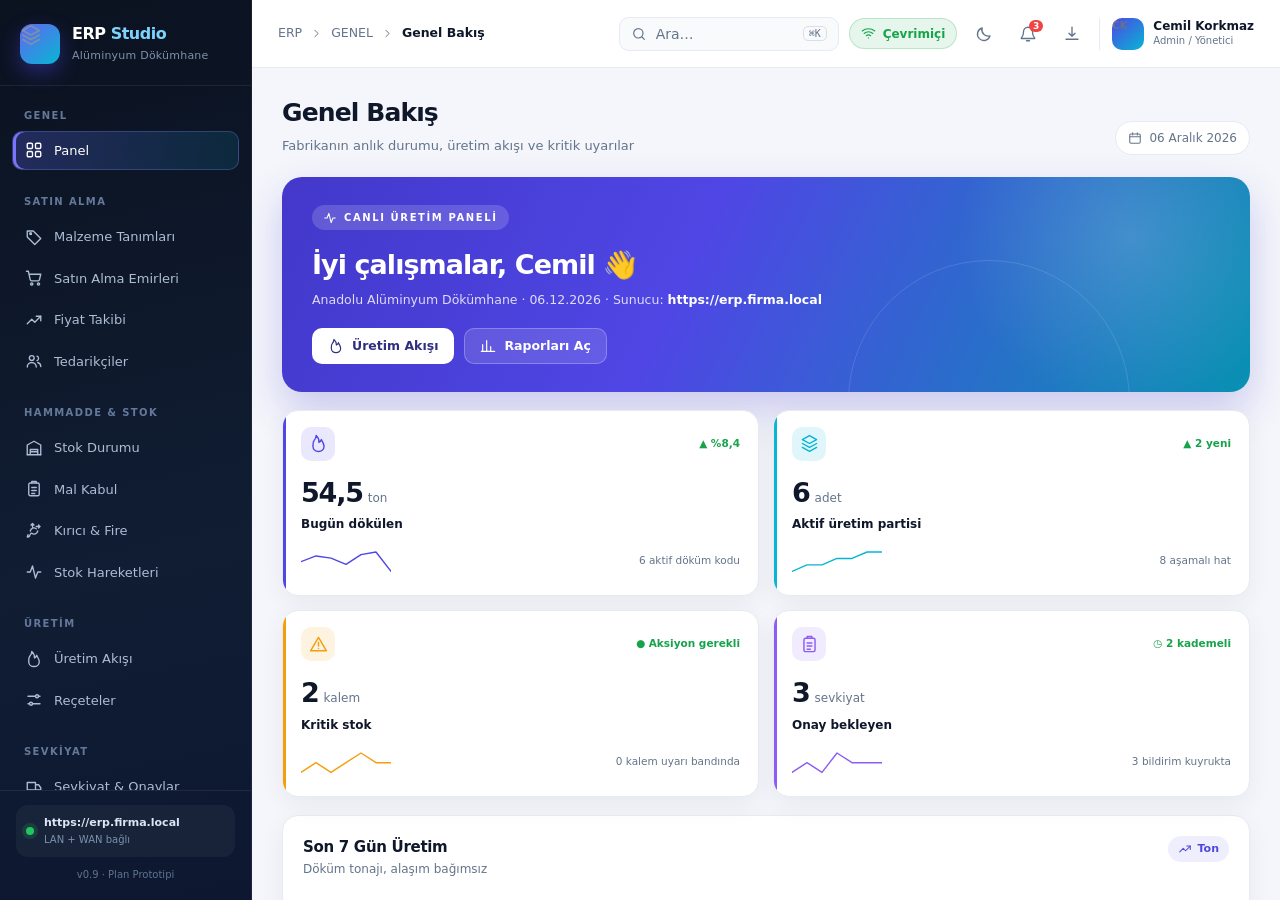
==== app/index.html @ 181b278a "Sohbeti repo işle: ERP plan dokümanları, mimari kararları, Word çıktısı ve çalışan PWA prototipi - d" ====
<!doctype html>
<html lang="tr" data-theme="light">
<head>
  <meta charset="utf-8">
  <meta name="viewport" content="width=device-width, initial-scale=1, viewport-fit=cover">
  <meta name="theme-color" content="#0b1220">
  <meta name="description" content="Alüminyum dökümhane ERP sistemi — satın alma, stok, üretim, sevkiyat ve raporlama prototipi">
  <title>ERP Studio · Alüminyum Dökümhane</title>
  <link rel="manifest" href="./manifest.webmanifest">
  <link rel="icon" type="image/svg+xml" href="./assets/icon.svg">
  <link rel="apple-touch-icon" href="./assets/icon-192.png">
  <link rel="stylesheet" href="./css/style.css">
</head>
<body>
  <div id="app"></div>
  <div id="toast-root" aria-live="polite"></div>
  <div id="modal-root"></div>
  <noscript>Bu uygulama JavaScript gerektirir. Lütfen tarayıcınızda JavaScript'i etkinleştirin.</noscript>
  <script type="module" src="./js/app.js"></script>
</body>
</html>
---- app/css/style.css ----
/* ============================================================
   ERP Studio — tasarım sistemi
   Bağımlılık yok, sistem fontları, saf CSS, SVG grafikler.
   ============================================================ */

:root {
  --bg: #f4f6fb;
  --surface: #ffffff;
  --surface-2: #f8fafc;
  --surface-3: #f1f5f9;
  --border: #e6eaf2;
  --border-strong: #d8dfeb;
  --text: #0f172a;
  --muted: #64748b;
  --subtle: #94a3b8;
  --primary: #4f46e5;
  --primary-2: #6366f1;
  --cyan: #06b6d4;
  --violet: #8b5cf6;
  --ok: #16a34a;
  --warn: #f59e0b;
  --danger: #ef4444;
  --info: #3b82f6;
  --sidebar: #0b1220;
  --sidebar-2: #111e35;
  --shadow: 0 8px 26px rgba(15, 23, 42, .055);
  --shadow-lg: 0 22px 55px rgba(15, 23, 42, .16);
  --radius: 16px;
  --radius-sm: 10px;
  --font: 'Inter', 'Segoe UI', system-ui, -apple-system, 'Helvetica Neue', Arial, sans-serif;
}

[data-theme="dark"] {
  --bg: #0a1120;
  --surface: #121d31;
  --surface-2: #17243a;
  --surface-3: #1d2c45;
  --border: #26364f;
  --border-strong: #334764;
  --text: #e8eefb;
  --muted: #9aabc4;
  --subtle: #7086a5;
  --primary: #7c74ff;
  --primary-2: #9189ff;
  --shadow: 0 8px 26px rgba(0, 0, 0, .22);
  --shadow-lg: 0 22px 55px rgba(0, 0, 0, .45);
}

* { box-sizing: border-box; }
html, body { margin: 0; height: 100%; }
body {
  font-family: var(--font);
  background: var(--bg);
  color: var(--text);
  font-size: 14px;
  line-height: 1.5;
  -webkit-font-smoothing: antialiased;
  overflow: hidden;
}
h1, h2, h3, h4 { margin: 0; font-weight: 650; letter-spacing: -.02em; }
p { margin: 0; }
a { color: inherit; text-decoration: none; }
button, input, select, textarea { font-family: inherit; font-size: inherit; }
svg { flex: none; }
::selection { background: rgba(79, 70, 229, .22); }
::-webkit-scrollbar { width: 9px; height: 9px; }
::-webkit-scrollbar-thumb { background: var(--border-strong); border-radius: 20px; }
::-webkit-scrollbar-track { background: transparent; }

/* ---------------- Kabuk ---------------- */

#app { display: flex; height: 100vh; }
.sidebar {
  width: 252px; min-width: 252px; height: 100vh; position: fixed; inset: 0 auto 0 0; z-index: 40;
  display: flex; flex-direction: column;
  background: linear-gradient(168deg, #0b1220 0%, #101d33 62%, #0d1830 100%);
  color: #c6d2e5; border-right: 1px solid rgba(255,255,255,.06);
}
.brand { display: flex; align-items: center; gap: 12px; padding: 22px 20px 20px; border-bottom: 1px solid rgba(255,255,255,.07); }
.brand-mark {
  width: 40px; height: 40px; border-radius: 12px; display: grid; place-items: center; color: #fff;
  background: linear-gradient(140deg, #6366f1, #06b6d4); box-shadow: 0 8px 20px rgba(79,70,229,.4);
}
.brand strong { display: block; color: #fff; font-size: 16px; letter-spacing: -.03em; }
.brand strong i { font-style: normal; color: #7dd3fc; }
.brand span { display: block; font-size: 11px; color: #7e90ab; margin-top: 2px; letter-spacing: .02em; }
.sidebar-scroll { flex: 1; overflow-y: auto; padding: 14px 12px 20px; }
.sidebar-scroll::-webkit-scrollbar-thumb { background: rgba(255,255,255,.14); }
.nav-group { margin-bottom: 16px; }
.nav-group-title { display: block; padding: 8px 12px 6px; font-size: 10px; font-weight: 700; letter-spacing: .14em; color: #64799a; }
.nav-item {
  display: flex; align-items: center; gap: 11px; padding: 9px 12px; margin: 2px 0; border-radius: 10px;
  color: #adbdd4; font-size: 13px; font-weight: 500; cursor: pointer; transition: .16s ease;
  border: 1px solid transparent;
}
.nav-item:hover { background: rgba(255,255,255,.055); color: #fff; }
.nav-item.active {
  background: linear-gradient(100deg, rgba(99,102,241,.28), rgba(6,182,212,.12));
  color: #fff; border-color: rgba(129,140,248,.28); box-shadow: inset 3px 0 0 #7c74ff;
}
.nav-item em { margin-left: auto; font-style: normal; font-size: 10px; font-weight: 700; background: #ef4444; color: #fff; padding: 1px 6px; border-radius: 20px; }
.sidebar-foot { padding: 14px 16px 18px; border-top: 1px solid rgba(255,255,255,.07); }
.server-chip { display: flex; align-items: center; gap: 10px; padding: 10px; border-radius: 12px; background: rgba(255,255,255,.045); }
.server-chip strong { display: block; font-size: 11px; color: #dce6f5; font-weight: 600; }
.server-chip span { display: block; font-size: 10px; color: #7e90ab; margin-top: 1px; }
.server-dot { width: 8px; height: 8px; border-radius: 50%; background: #22c55e; box-shadow: 0 0 0 4px rgba(34,197,94,.16); }
.server-dot.off { background: #f59e0b; box-shadow: 0 0 0 4px rgba(245,158,11,.16); }
.side-version { display: block; margin-top: 10px; font-size: 10px; color: #5f7391; text-align: center; }

.shell-main { margin-left: 252px; flex: 1; min-width: 0; height: 100vh; display: flex; flex-direction: column; overflow: hidden; }
.topbar {
  height: 68px; min-height: 68px; display: flex; align-items: center; gap: 16px; padding: 0 26px;
  background: var(--surface); border-bottom: 1px solid var(--border); z-index: 30;
}
.breadcrumb { display: flex; align-items: center; gap: 8px; font-size: 12.5px; color: var(--muted); white-space: nowrap; }
.breadcrumb strong { color: var(--text); font-weight: 650; }
.topbar-right { margin-left: auto; display: flex; align-items: center; gap: 10px; }
.search-trigger {
  display: flex; align-items: center; gap: 9px; width: 220px; padding: 8px 11px; border-radius: 10px;
  border: 1px solid var(--border); background: var(--surface-2); color: var(--muted); cursor: pointer; text-align: left;
}
.search-trigger:hover { border-color: var(--primary); }
.search-trigger kbd { margin-left: auto; font-size: 10px; border: 1px solid var(--border-strong); padding: 1px 5px; border-radius: 5px; }
.conn-chip { display: flex; align-items: center; gap: 7px; font-size: 12px; font-weight: 600; padding: 7px 11px; border-radius: 20px; cursor: pointer; border: 1px solid transparent; }
.conn-chip.online { background: rgba(22,163,74,.1); color: var(--ok); border-color: rgba(22,163,74,.22); }
.conn-chip.offline { background: rgba(245,158,11,.12); color: var(--warn); border-color: rgba(245,158,11,.25); }
.icon-btn { width: 34px; height: 34px; display: grid; place-items: center; border-radius: 9px; border: 1px solid transparent; background: transparent; color: var(--muted); cursor: pointer; position: relative; transition: .15s; }
.icon-btn:hover { background: var(--surface-3); color: var(--text); }
.icon-btn.danger:hover { color: var(--danger); background: rgba(239,68,68,.1); }
.icon-btn.bell em { position: absolute; top: 2px; right: 1px; font-style: normal; font-size: 9px; font-weight: 700; background: var(--danger); color: #fff; border-radius: 20px; padding: 1px 4px; }
.user-chip { display: flex; align-items: center; gap: 9px; padding-left: 12px; border-left: 1px solid var(--border); }
.avatar { width: 32px; height: 32px; border-radius: 10px; display: grid; place-items: center; background: linear-gradient(140deg, #4f46e5, #06b6d4); color: #fff; font-size: 11px; font-weight: 700; }
.user-chip strong { display: block; font-size: 12px; line-height: 1.2; }
.user-chip span { display: block; font-size: 10px; color: var(--muted); }
.menu-btn { display: none; }
.sidebar-overlay { display: none; }

.content { flex: 1; overflow-y: auto; overflow-x: hidden; padding: 26px 30px 64px; }
.page { max-width: 1560px; margin: 0 auto; }
.page-head { display: flex; align-items: flex-end; justify-content: space-between; gap: 20px; margin-bottom: 22px; }
.page-head h1 { font-size: 25px; letter-spacing: -.035em; }
.page-head p { color: var(--muted); font-size: 13px; margin-top: 4px; }
.date-chip { display: inline-flex; align-items: center; gap: 7px; font-size: 12px; color: var(--muted); background: var(--surface); border: 1px solid var(--border); padding: 7px 12px; border-radius: 20px; }

/* ---------------- Ortak bileşenler ---------------- */

.card { background: var(--surface); border: 1px solid var(--border); border-radius: var(--radius); box-shadow: var(--shadow); padding: 20px; margin-bottom: 18px; }
.card-head { display: flex; align-items: flex-start; justify-content: space-between; gap: 14px; margin-bottom: 16px; }
.card-head h3 { font-size: 15px; }
.card-head p { font-size: 12px; color: var(--muted); margin-top: 2px; }
.card-tag { display: inline-flex; align-items: center; gap: 6px; font-size: 11px; font-weight: 600; color: var(--primary); background: rgba(79,70,229,.09); padding: 5px 10px; border-radius: 20px; white-space: nowrap; }
.card-divider { height: 1px; background: var(--border); margin: 16px 0; }
.grid-2 { display: grid; grid-template-columns: 1.15fr .85fr; gap: 18px; }
.grid-3 { display: grid; grid-template-columns: repeat(3, 1fr); gap: 18px; }
.grid-2 > .card, .grid-3 > .card { margin-bottom: 18px; }
.muted { color: var(--muted); }
.small { font-size: 12px; }
.micro { font-size: 11px; color: var(--muted); line-height: 1.55; margin-top: 8px; }
.pad { padding: 20px; }
.text-danger { color: var(--danger) !important; }
.text-ok { color: var(--ok) !important; }
.text-warn { color: var(--warn) !important; }
.dot { display: inline-block; width: 8px; height: 8px; border-radius: 50%; background: var(--dot, #4f46e5); margin-right: 7px; vertical-align: middle; }
.pill { display: inline-flex; align-items: center; gap: 4px; font-size: 10.5px; font-weight: 650; padding: 3px 9px; border-radius: 20px; white-space: nowrap; border: 1px solid transparent; }
.pill-ok { color: var(--ok); background: rgba(22,163,74,.1); border-color: rgba(22,163,74,.18); }
.pill-warn { color: #b45309; background: rgba(245,158,11,.13); border-color: rgba(245,158,11,.22); }
.pill-danger { color: var(--danger); background: rgba(239,68,68,.1); border-color: rgba(239,68,68,.2); }
.pill-info { color: var(--info); background: rgba(59,130,246,.1); border-color: rgba(59,130,246,.2); }
.pill-indigo { color: var(--primary); background: rgba(79,70,229,.1); border-color: rgba(79,70,229,.18); }
.pill-cyan { color: #0891b2; background: rgba(6,182,212,.12); border-color: rgba(6,182,212,.22); }
.pill-violet { color: #7c3aed; background: rgba(139,92,246,.12); border-color: rgba(139,92,246,.2); }
.pill-neutral { color: var(--muted); background: var(--surface-3); border-color: var(--border); }
[data-theme="dark"] .pill-warn { color: #fbbf24; }
[data-theme="dark"] .pill-cyan { color: #67e8f9; }
[data-theme="dark"] .pill-violet { color: #c4b5fd; }

.btn { display: inline-flex; align-items: center; justify-content: center; gap: 8px; padding: 9px 15px; border-radius: 10px; font-size: 12.5px; font-weight: 600; cursor: pointer; border: 1px solid transparent; transition: .16s ease; white-space: nowrap; }
.btn:disabled { opacity: .5; cursor: not-allowed; }
.btn-sm { padding: 6px 11px; font-size: 11.5px; border-radius: 8px; }
.btn-full { width: 100%; margin-top: 12px; }
.btn-primary { background: linear-gradient(135deg, var(--primary), var(--primary-2)); color: #fff; box-shadow: 0 6px 16px rgba(79,70,229,.25); }
.btn-primary:hover { transform: translateY(-1px); box-shadow: 0 9px 22px rgba(79,70,229,.35); }
.btn-ghost { background: var(--surface); border-color: var(--border-strong); color: var(--text); }
.btn-ghost:hover { background: var(--surface-3); border-color: var(--primary); color: var(--primary); }
.btn-danger { background: rgba(239,68,68,.1); color: var(--danger); border-color: rgba(239,68,68,.25); }
.btn-light { background: #fff; color: #312e81; }
.btn-ghost-light { background: rgba(255,255,255,.13); color: #fff; border-color: rgba(255,255,255,.25); }
.input { width: 100%; padding: 9px 11px; border-radius: 9px; border: 1px solid var(--border-strong); background: var(--surface); color: var(--text); outline: none; transition: .15s; }
.input:focus { border-color: var(--primary); box-shadow: 0 0 0 3px rgba(79,70,229,.13); }
select.input { cursor: pointer; }
textarea.input { resize: vertical; }
.field { display: block; margin-bottom: 14px; }
.field-label { display: block; font-size: 11.5px; font-weight: 650; color: var(--muted); margin-bottom: 6px; }
.field-hint { display: block; font-size: 10.5px; color: var(--subtle); margin-top: 4px; }
.form-grid { display: grid; grid-template-columns: repeat(2, 1fr); gap: 0 16px; }
.switch-line { display: flex; align-items: center; gap: 9px; font-size: 12.5px; color: var(--text); padding: 9px 0; cursor: pointer; }
.switch-line input { width: 16px; height: 16px; accent-color: var(--primary); }

.stat-strip { display: grid; grid-template-columns: repeat(auto-fit, minmax(150px, 1fr)); gap: 12px; margin-bottom: 18px; }
.stat-strip > div { background: var(--surface); border: 1px solid var(--border); border-radius: 13px; padding: 13px 16px; box-shadow: var(--shadow); }
.stat-strip span { display: block; font-size: 11px; color: var(--muted); }
.stat-strip strong { display: block; font-size: 20px; letter-spacing: -.03em; margin-top: 3px; }
.info-banner { display: flex; align-items: flex-start; gap: 11px; background: linear-gradient(100deg, rgba(79,70,229,.08), rgba(6,182,212,.065)); border: 1px solid rgba(79,70,229,.16); border-radius: 13px; padding: 12px 16px; margin-bottom: 18px; font-size: 12.5px; color: var(--text); line-height: 1.55; }
.info-banner svg { color: var(--primary); margin-top: 2px; }
.info-banner code, .micro code { background: var(--surface-3); padding: 1px 5px; border-radius: 5px; font-size: 11px; }

.toolbar { display: flex; align-items: center; gap: 10px; flex-wrap: wrap; margin-bottom: 16px; }
.toolbar .input { width: auto; min-width: 170px; }
.toolbar-spacer { flex: 1; }
.search-box { display: flex; align-items: center; gap: 9px; background: var(--surface); border: 1px solid var(--border-strong); border-radius: 10px; padding: 0 11px; color: var(--muted); min-width: 280px; flex: 1; max-width: 380px; }
.search-box:focus-within { border-color: var(--primary); box-shadow: 0 0 0 3px rgba(79,70,229,.12); }
.search-box .input { border: none; padding-left: 0; background: transparent; box-shadow: none !important; }
.search-box.big { max-width: none; margin-bottom: 14px; padding: 4px 12px; }
.legend-row { display: flex; gap: 18px; flex-wrap: wrap; font-size: 11.5px; color: var(--muted); margin-bottom: 14px; }
.tabs { display: flex; gap: 4px; background: var(--surface-3); padding: 4px; border-radius: 11px; }
.tab { padding: 7px 13px; border-radius: 8px; border: none; background: transparent; color: var(--muted); font-size: 12px; font-weight: 600; cursor: pointer; }
.tab.active { background: var(--surface); color: var(--primary); box-shadow: var(--shadow); }
.tab span { background: rgba(79,70,229,.14); color: var(--primary); padding: 1px 6px; border-radius: 20px; font-size: 10px; margin-left: 4px; }
.segmented { display: flex; gap: 3px; background: var(--surface-3); padding: 4px; border-radius: 10px; }
.segmented button { border: none; background: transparent; padding: 7px 14px; border-radius: 7px; font-size: 12px; font-weight: 600; color: var(--muted); cursor: pointer; }
.segmented button.active { background: var(--surface); color: var(--primary); box-shadow: var(--shadow); }

/* ---------------- Tablolar ---------------- */

.table-wrap { overflow-x: auto; border-radius: 11px; border: 1px solid var(--border); }
table.data { width: 100%; border-collapse: collapse; font-size: 12.5px; }
table.data th { text-align: left; font-size: 10.5px; text-transform: uppercase; letter-spacing: .06em; color: var(--muted); font-weight: 700; background: var(--surface-2); padding: 11px 13px; white-space: nowrap; border-bottom: 1px solid var(--border); }
table.data td { padding: 11px 13px; border-bottom: 1px solid var(--border); vertical-align: middle; }
table.data tr:last-child td { border-bottom: none; }
table.data tbody tr:hover { background: var(--surface-2); }
table.data.compact th, table.data.compact td { padding: 9px 11px; }
table.data .num { text-align: right; font-variant-numeric: tabular-nums; }
tr.clickable { cursor: pointer; }
.code { font-family: ui-monospace, 'SFMono-Regular', Menlo, monospace; font-size: 11px; font-weight: 600; color: var(--primary); background: rgba(79,70,229,.08); padding: 3px 7px; border-radius: 6px; white-space: nowrap; }
.cell-strong { font-weight: 650; display: flex; align-items: center; gap: 7px; }
.cell-sub { font-size: 10.5px; color: var(--muted); margin-top: 2px; }
.row-actions { display: flex; gap: 3px; justify-content: flex-end; }
.table-foot { font-size: 11px; color: var(--muted); padding-top: 12px; }
.bar-cell { min-width: 130px; }
.progress { height: 6px; border-radius: 20px; background: var(--surface-3); overflow: hidden; min-width: 60px; }
.progress-fill { height: 100%; border-radius: 20px; transition: width .4s ease; }

/* ---------------- Panel (dashboard) ---------------- */

.hero { position: relative; display: flex; justify-content: space-between; gap: 30px; overflow: hidden; border-radius: 20px; padding: 28px 30px; margin-bottom: 18px; color: #fff; background: linear-gradient(115deg, #4338ca 0%, #4f46e5 42%, #0891b2 100%); box-shadow: 0 18px 40px rgba(67,56,202,.24); }
.hero::after { content: ''; position: absolute; right: -60px; top: -120px; width: 360px; height: 360px; border-radius: 50%; background: radial-gradient(circle, rgba(255,255,255,.16), transparent 68%); }
.hero::before { content: ''; position: absolute; right: 120px; bottom: -150px; width: 280px; height: 280px; border-radius: 50%; border: 1px solid rgba(255,255,255,.13); }
.hero-text, .hero-stat { position: relative; z-index: 1; }
.hero-eyebrow { display: inline-flex; align-items: center; gap: 7px; font-size: 10px; font-weight: 700; letter-spacing: .16em; background: rgba(255,255,255,.16); padding: 5px 11px; border-radius: 20px; }
.hero h2 { font-size: 27px; margin: 14px 0 6px; letter-spacing: -.035em; }
.hero p { font-size: 12.5px; color: rgba(255,255,255,.82); }
.hero p strong { color: #fff; }
.hero-actions { display: flex; gap: 10px; margin-top: 18px; }
.hero-stat { display: flex; flex-direction: column; align-items: center; justify-content: center; gap: 12px; min-width: 170px; }
.hero-ring { width: 128px; height: 128px; border-radius: 50%; display: grid; place-content: center; text-align: center; background: rgba(255,255,255,.1); border: 1px solid rgba(255,255,255,.28); box-shadow: inset 0 0 30px rgba(255,255,255,.06); }
.hero-ring span { font-size: 25px; font-weight: 700; letter-spacing: -.04em; }
.hero-ring small { font-size: 10px; color: rgba(255,255,255,.8); }
.hero-chip { font-size: 10.5px; background: rgba(255,255,255,.16); padding: 5px 11px; border-radius: 20px; display: inline-flex; align-items: center; gap: 6px; }

.kpi-grid { display: grid; grid-template-columns: repeat(4, 1fr); gap: 14px; margin-bottom: 18px; }
.kpi { background: var(--surface); border: 1px solid var(--border); border-radius: var(--radius); padding: 16px 18px; box-shadow: var(--shadow); position: relative; overflow: hidden; }
.kpi::before { content: ''; position: absolute; left: 0; top: 0; bottom: 0; width: 3px; background: var(--kc, var(--primary)); }
.kpi-indigo { --kc: #4f46e5; } .kpi-cyan { --kc: #06b6d4; } .kpi-amber { --kc: #f59e0b; } .kpi-violet { --kc: #8b5cf6; }
.kpi-top { display: flex; align-items: center; justify-content: space-between; }
.kpi-icon { width: 34px; height: 34px; border-radius: 10px; display: grid; place-items: center; color: var(--kc); background: color-mix(in srgb, var(--kc) 12%, transparent); }
.kpi-trend { font-size: 10.5px; font-weight: 650; color: var(--ok); }
.kpi-trend.down { color: var(--danger); }
.kpi-value { font-size: 27px; font-weight: 700; letter-spacing: -.045em; margin-top: 12px; }
.kpi-value small { font-size: 12px; font-weight: 500; color: var(--muted); margin-left: 5px; letter-spacing: 0; }
.kpi-label { font-size: 12px; color: var(--text); font-weight: 600; margin-top: 2px; }
.kpi-foot { display: flex; align-items: center; justify-content: space-between; gap: 8px; margin-top: 10px; font-size: 10.5px; color: var(--muted); }
.kpi-foot .spark { max-width: 90px; }

.stock-health .list-row, .list-scroll .list-row { display: flex; align-items: center; gap: 11px; padding: 9px 0; border-bottom: 1px solid var(--border); }
.list-row:last-child { border-bottom: none; }
.list-ico { width: 30px; height: 30px; border-radius: 9px; display: grid; place-items: center; color: var(--danger); background: rgba(239,68,68,.1); }
.list-ico.soft { color: var(--primary); background: rgba(79,70,229,.09); }
.list-main { flex: 1; min-width: 0; }
.list-main strong { display: block; font-size: 12px; font-weight: 600; }
.list-main span { display: block; font-size: 10.5px; color: var(--muted); margin-top: 1px; }
.list-value { font-size: 12px; font-weight: 650; white-space: nowrap; }
.list-scroll { max-height: 246px; overflow-y: auto; }
.cat-summary { display: grid; grid-template-columns: repeat(2, 1fr); gap: 8px 18px; }
.cat-row { display: flex; justify-content: space-between; font-size: 11.5px; padding: 5px 0; border-bottom: 1px dashed var(--border); }
.cat-row span { color: var(--muted); }
.cat-row small { color: var(--muted); font-weight: 400; }
.stage-list { display: flex; flex-direction: column; gap: 9px; }
.stage-row { display: flex; align-items: center; gap: 10px; cursor: pointer; font-size: 11.5px; }
.stage-row:hover .stage-name { color: var(--primary); }
.stage-name { min-width: 118px; display: flex; align-items: center; }
.stage-row .progress { flex: 1; }
.stage-count { font-weight: 700; min-width: 18px; text-align: right; }
.conn-row { display: flex; align-items: center; gap: 10px; padding: 9px 0; border-bottom: 1px solid var(--border); }
.conn-row:last-of-type { border-bottom: none; }
.conn-row > div { flex: 1; min-width: 0; }
.conn-row strong { display: block; font-size: 12px; }
.conn-row span { display: block; font-size: 10.5px; color: var(--muted); }
.conn-ico { width: 33px; height: 33px; border-radius: 10px; display: grid; place-items: center; }
.conn-ico.ok { color: var(--ok); background: rgba(22,163,74,.11); }
.conn-ico.warn { color: var(--warn); background: rgba(245,158,11,.12); }
.conn-ico.info { color: var(--info); background: rgba(59,130,246,.1); }
.conn-ico.soft { color: var(--primary); background: rgba(79,70,229,.1); }

/* ---------------- Grafikler ---------------- */

.chart-wrap { width: 100%; }
.chart { width: 100%; height: auto; display: block; }
.chart-grid { stroke: var(--border); stroke-width: 1; stroke-dasharray: 4 5; }
.chart-label { fill: var(--muted); font-size: 10px; font-family: var(--font); }
.chart-bar-value { fill: var(--muted); font-size: 10px; font-weight: 600; font-family: var(--font); }
.chart-legend { display: flex; gap: 16px; font-size: 11px; color: var(--muted); margin-bottom: 8px; flex-wrap: wrap; }
.chart-legend span { display: inline-flex; align-items: center; }
.chart-large { padding-top: 4px; }
.price-summary { display: grid; grid-template-columns: repeat(5, 1fr); gap: 10px; margin-bottom: 16px; }
.price-summary > div { background: var(--surface-2); border: 1px solid var(--border); border-radius: 11px; padding: 11px 13px; }
.price-summary span { display: block; font-size: 10.5px; color: var(--muted); }
.price-summary strong { font-size: 16px; letter-spacing: -.02em; }
.spark { display: block; }

/* ---------------- Modal & toast ---------------- */

.modal-backdrop { position: fixed; inset: 0; z-index: 100; background: rgba(8, 15, 30, .55); backdrop-filter: blur(4px); display: flex; align-items: center; justify-content: center; padding: 20px; opacity: 0; transition: opacity .18s ease; }
.modal-backdrop.open { opacity: 1; }
.modal-backdrop.closing { opacity: 0; }
.modal { width: min(560px, 100%); max-height: min(88vh, 900px); display: flex; flex-direction: column; background: var(--surface); border-radius: 18px; box-shadow: var(--shadow-lg); border: 1px solid var(--border); transform: translateY(10px) scale(.985); transition: transform .2s ease; }
.modal-backdrop.open .modal { transform: none; }
.modal.wide { width: min(860px, 100%); }
.modal-head { display: flex; align-items: flex-start; justify-content: space-between; gap: 12px; padding: 18px 20px 14px; border-bottom: 1px solid var(--border); }
.modal-head h3 { font-size: 16px; }
.modal-head p { font-size: 11.5px; color: var(--muted); margin-top: 3px; }
.modal-body { padding: 18px 20px; overflow-y: auto; }
.modal-foot { display: flex; justify-content: flex-end; gap: 8px; padding: 14px 20px; border-top: 1px solid var(--border); background: var(--surface-2); border-radius: 0 0 18px 18px; flex-wrap: wrap; }
.confirm-text { font-size: 13px; line-height: 1.6; color: var(--text); }
.detail-grid { display: grid; grid-template-columns: repeat(4, 1fr); gap: 10px; margin-bottom: 16px; }
.detail-item { background: var(--surface-2); border: 1px solid var(--border); border-radius: 11px; padding: 11px 12px; }
.detail-item span { display: block; font-size: 10.5px; color: var(--muted); }
.detail-item strong { display: block; font-size: 13px; margin-top: 4px; }
.detail-desc { font-size: 12px; color: var(--muted); margin: 12px 0; line-height: 1.6; }
.detail-section { margin-top: 18px; }
.detail-section h4 { font-size: 12px; margin-bottom: 9px; display: flex; align-items: center; gap: 7px; }
.mini-row { display: flex; align-items: center; gap: 10px; padding: 8px 0; border-bottom: 1px dashed var(--border); font-size: 11.5px; }
.mini-row span:first-child { min-width: 120px; color: var(--muted); }
.mini-row span:nth-child(2) { flex: 1; }
.mini-row strong { font-weight: 650; }
.qs-results { max-height: 320px; overflow-y: auto; }
.qs-row { display: flex; align-items: center; gap: 11px; padding: 10px 11px; border-radius: 9px; cursor: pointer; font-size: 12.5px; }
.qs-row:hover { background: var(--surface-3); }
.qs-row > svg:first-child { color: var(--primary); }
.qs-row span { font-weight: 600; }
.qs-row small { margin-left: auto; color: var(--muted); font-size: 10.5px; }
.qs-row > svg:last-child { color: var(--subtle); }
#toast-root { position: fixed; bottom: 22px; right: 22px; z-index: 200; display: flex; flex-direction: column; gap: 9px; align-items: flex-end; }
.toast { display: flex; align-items: center; gap: 9px; background: #0f172a; color: #fff; padding: 11px 15px; border-radius: 11px; font-size: 12.5px; box-shadow: var(--shadow-lg); animation: toastIn .25s ease; max-width: 380px; }
.toast-success svg { color: #4ade80; } .toast-danger svg { color: #f87171; } .toast-info svg { color: #7dd3fc; }
.toast.out { opacity: 0; transform: translateY(8px); transition: .25s; }
@keyframes toastIn { from { opacity: 0; transform: translateY(12px); } to { opacity: 1; transform: none; } }

/* ---------------- Satın alma / emirler ---------------- */

.order-grid { display: grid; grid-template-columns: repeat(auto-fill, minmax(280px, 1fr)); gap: 14px; }
.order-card { border: 1px solid var(--border); border-radius: 14px; padding: 15px; background: var(--surface-2); cursor: pointer; transition: .16s; }
.order-card:hover { transform: translateY(-2px); box-shadow: var(--shadow); border-color: var(--primary); }
.order-top, .ship-head { display: flex; align-items: center; justify-content: space-between; margin-bottom: 9px; }
.order-no, .ship-head .code { display: inline-flex; align-items: center; gap: 7px; font-weight: 700; font-size: 12.5px; }
.order-no svg { color: var(--primary); }
.order-supplier { font-size: 14px; font-weight: 650; }
.order-meta, .ship-meta { display: flex; gap: 12px; flex-wrap: wrap; font-size: 10.5px; color: var(--muted); margin-top: 8px; }
.order-meta span, .ship-meta span { display: inline-flex; align-items: center; gap: 4px; }
.order-items { display: flex; flex-wrap: wrap; gap: 5px; margin-top: 12px; }
.order-chip { font-size: 10px; background: var(--surface); border: 1px solid var(--border); padding: 3px 8px; border-radius: 20px; color: var(--muted); }
.order-foot, .ship-foot { display: flex; align-items: center; justify-content: space-between; margin-top: 14px; padding-top: 12px; border-top: 1px solid var(--border); }
.order-foot strong { font-size: 15px; }
.po-head, .rec-head { display: grid; grid-template-columns: 2.2fr 1fr 1fr 34px; gap: 9px; font-size: 10.5px; color: var(--muted); font-weight: 650; margin-bottom: 7px; }
.po-row { display: grid; grid-template-columns: 2.2fr 1fr 1fr 34px; gap: 9px; align-items: center; margin-bottom: 8px; }
.po-row .input { padding: 7px 9px; }
.rec-head { grid-template-columns: 2fr 1fr 1fr 1fr; }
.rec-row { display: grid; grid-template-columns: 2fr 1fr 1fr 1fr; gap: 9px; align-items: center; padding: 8px 0; border-bottom: 1px dashed var(--border); }
.rec-row > div strong { display: block; font-size: 12px; }
.rec-row > div span { display: block; font-size: 10px; color: var(--muted); }
.rec-net { font-weight: 700; color: var(--ok); }
.calc-box { display: grid; grid-template-columns: 1fr 1fr; gap: 12px; margin: 4px 0 14px; }
.calc-box > div { background: linear-gradient(120deg, rgba(79,70,229,.09), rgba(6,182,212,.07)); border: 1px solid rgba(79,70,229,.18); border-radius: 11px; padding: 12px 15px; }
.calc-box span { display: block; font-size: 10.5px; color: var(--muted); }
.calc-box strong { font-size: 19px; }

/* ---------------- Stok / uyarılar ---------------- */

.stock-group { margin-bottom: 18px; }
.stock-group-head { display: flex; align-items: center; gap: 8px; font-size: 12.5px; font-weight: 700; padding: 9px 12px; background: var(--surface-2); border: 1px solid var(--border); border-radius: 10px 10px 0 0; }
.stock-group-head svg { color: var(--primary); }
.stock-group-head small { margin-left: auto; font-weight: 500; color: var(--muted); font-size: 10.5px; }
.stock-group .table-wrap { border-radius: 0 0 10px 10px; border-top: none; }
.alert-card { border-color: rgba(245,158,11,.3); }
.alert-list { display: grid; grid-template-columns: repeat(auto-fit, minmax(260px, 1fr)); gap: 10px; }
.alert-row { display: flex; align-items: center; gap: 10px; border: 1px solid rgba(245,158,11,.25); background: rgba(245,158,11,.07); border-radius: 11px; padding: 10px 12px; }
.alert-row.danger { border-color: rgba(239,68,68,.28); background: rgba(239,68,68,.07); }
.alert-row > div { flex: 1; min-width: 0; }
.alert-row strong { display: block; font-size: 12px; }
.alert-row span:not(.alert-ico) { display: block; font-size: 10.5px; color: var(--muted); }
.alert-ico { width: 30px; height: 30px; border-radius: 9px; display: grid; place-items: center; color: var(--warn); background: rgba(245,158,11,.15); }
.alert-row.danger .alert-ico { color: var(--danger); background: rgba(239,68,68,.13); }

/* ---------------- Üretim akışı (kanban) ---------------- */

.kanban { display: grid; grid-template-columns: repeat(8, minmax(178px, 1fr)); gap: 11px; overflow-x: auto; padding-bottom: 10px; }
.kanban-col { background: var(--surface-2); border: 1px solid var(--border); border-radius: 13px; min-height: 260px; display: flex; flex-direction: column; transition: .15s; }
.kanban-col.drop-target { border-color: var(--primary); background: rgba(79,70,229,.09); box-shadow: 0 0 0 3px rgba(79,70,229,.14); }
.kanban-head { display: flex; align-items: center; gap: 7px; padding: 11px 11px 9px; border-bottom: 2px solid var(--stage); border-radius: 13px 13px 0 0; }
.kanban-ico { color: var(--stage); display: grid; place-items: center; }
.kanban-head strong { font-size: 11.5px; flex: 1; white-space: nowrap; overflow: hidden; text-overflow: ellipsis; }
.kanban-count { font-size: 10px; font-weight: 700; background: var(--surface); border: 1px solid var(--border); border-radius: 20px; padding: 1px 7px; }
.kanban-body { padding: 9px; display: flex; flex-direction: column; gap: 9px; flex: 1; }
.kanban-empty { font-size: 11px; color: var(--subtle); text-align: center; padding: 18px 4px; border: 1px dashed var(--border-strong); border-radius: 10px; }
.lot-card { background: var(--surface); border: 1px solid var(--border); border-left: 3px solid var(--stage); border-radius: 11px; padding: 11px; box-shadow: var(--shadow); cursor: grab; touch-action: none; user-select: none; transition: transform .14s, box-shadow .14s; }
.lot-card:hover { transform: translateY(-2px); box-shadow: var(--shadow-lg); }
.lot-card.dragging { opacity: .35; }
.lot-card.has-alert { border-color: rgba(239,68,68,.35); }
.drag-ghost { position: fixed; z-index: 300; pointer-events: none; transform: rotate(2deg) scale(1.02); box-shadow: 0 26px 50px rgba(15,23,42,.3); opacity: .96; }
.lot-top { display: flex; justify-content: space-between; align-items: center; }
.lot-code { font-family: ui-monospace, monospace; font-size: 10.5px; font-weight: 700; color: var(--primary); }
.lot-alert { color: var(--danger); }
.lot-alloy { font-size: 13px; font-weight: 700; margin-top: 6px; }
.lot-alloy span { font-size: 10px; font-weight: 500; color: var(--muted); }
.lot-nums { display: flex; gap: 9px; margin-top: 7px; font-size: 10.5px; color: var(--muted); }
.lot-nums span { display: inline-flex; align-items: center; gap: 4px; }
.lot-foot { display: flex; align-items: center; justify-content: space-between; margin-top: 9px; padding-top: 8px; border-top: 1px dashed var(--border); }
.lot-time { display: inline-flex; align-items: center; gap: 4px; font-size: 10px; color: var(--muted); }
.cons-row { display: flex; align-items: center; gap: 10px; font-size: 11.5px; padding: 7px 0; border-bottom: 1px dashed var(--border); }
.cons-row span:first-child { flex: 1; font-weight: 600; }
.cons-row span:nth-child(2) { color: var(--primary); }
.cons-row strong { min-width: 90px; text-align: right; color: var(--muted); font-weight: 500; }
.cons-form { display: grid; grid-template-columns: 1.6fr 1fr auto; gap: 8px; margin-top: 10px; align-items: center; }
.cons-form .input { padding: 7px 9px; }
.timeline { display: flex; flex-direction: column; gap: 2px; }
.tl-row { display: flex; align-items: center; gap: 10px; padding: 5px 0; }
.tl-dot { width: 18px; height: 18px; border-radius: 50%; display: grid; place-items: center; background: var(--surface-3); color: var(--muted); }
.tl-row.active .tl-dot { background: rgba(79,70,229,.15); color: var(--primary); }
.tl-row strong { display: block; font-size: 11.5px; }
.tl-row span:not(.tl-dot) { display: block; font-size: 10px; color: var(--muted); }
.recipe-grid { display: grid; grid-template-columns: repeat(auto-fit, minmax(340px, 1fr)); gap: 14px; }
.recipe-card { border: 1px solid var(--border); border-radius: 14px; padding: 15px; background: var(--surface-2); cursor: pointer; transition: .16s; }
.recipe-card:hover { border-color: var(--primary); transform: translateY(-2px); }
.recipe-head { display: flex; justify-content: space-between; gap: 10px; }
.recipe-type { font-size: 10px; font-weight: 700; letter-spacing: .08em; color: var(--primary); }
.recipe-head h3 { font-size: 14px; margin: 4px 0 2px; }
.recipe-head p { font-size: 10.5px; color: var(--muted); }
.recipe-badge { width: 32px; height: 32px; border-radius: 9px; display: grid; place-items: center; color: var(--primary); background: rgba(79,70,229,.1); }
.recipe-metrics { display: flex; gap: 12px; flex-wrap: wrap; font-size: 10.5px; color: var(--muted); margin: 12px 0; }
.recipe-metrics span { display: inline-flex; align-items: center; gap: 4px; }
.recipe-steps { margin-top: 12px; }
.recipe-steps h4 { font-size: 11px; display: flex; align-items: center; gap: 6px; margin-bottom: 8px; }
.step-row { display: flex; align-items: center; gap: 9px; font-size: 11px; padding: 6px 0; border-bottom: 1px dashed var(--border); }
.step-time { display: inline-flex; align-items: center; gap: 4px; color: var(--warn); font-weight: 650; min-width: 88px; }
.step-row strong { margin-left: auto; color: var(--primary); }

/* ---------------- Sevkiyat ---------------- */

.ship-grid { display: grid; grid-template-columns: repeat(auto-fit, minmax(320px, 1fr)); gap: 14px; }
.ship-card { border: 1px solid var(--border); border-radius: 14px; padding: 15px; background: var(--surface-2); cursor: pointer; transition: .16s; }
.ship-card:hover { border-color: var(--primary); transform: translateY(-2px); box-shadow: var(--shadow); }
.ship-customer { font-size: 14px; font-weight: 650; }
.ship-weights { display: grid; grid-template-columns: repeat(3, 1fr); gap: 8px; margin-top: 13px; }
.ship-weights > div { background: var(--surface); border: 1px solid var(--border); border-radius: 9px; padding: 8px 10px; }
.ship-weights span { display: block; font-size: 10px; color: var(--muted); }
.ship-weights strong { font-size: 12px; }
.approval-track { display: flex; align-items: center; gap: 6px; margin-top: 14px; }
.ap-step { display: flex; align-items: center; gap: 5px; font-size: 10px; white-space: nowrap; }
.ap-step.done { color: var(--ok); } .ap-step.pending { color: var(--muted); }
.ap-line { flex: 1; height: 1px; background: var(--border-strong); min-width: 8px; }
.check-list { max-height: 180px; overflow-y: auto; }
.check-row { display: flex; align-items: center; gap: 9px; padding: 8px 10px; border: 1px solid var(--border); border-radius: 9px; margin-bottom: 6px; cursor: pointer; font-size: 11.5px; }
.check-row:hover { border-color: var(--primary); }
.check-row input { accent-color: var(--primary); }
.archive-month { margin-bottom: 20px; }
.archive-head { display: flex; align-items: center; justify-content: space-between; margin-bottom: 10px; }
.archive-head h3 { font-size: 13px; display: flex; align-items: center; gap: 8px; }
.archive-head span { font-size: 11px; color: var(--muted); }

/* ---------------- Raporlar ---------------- */

.cons-bars { display: flex; flex-direction: column; gap: 12px; }
.cons-bar-row { display: grid; grid-template-columns: 140px 1fr 90px; gap: 12px; align-items: center; font-size: 11.5px; }
.cons-bar-row strong { text-align: right; font-size: 11.5px; }
.mini-grid { display: grid; grid-template-columns: repeat(2, 1fr); gap: 10px; }
.mini-grid > div { background: var(--surface-2); border: 1px solid var(--border); border-radius: 10px; padding: 9px 12px; }
.mini-grid span { display: block; font-size: 10.5px; color: var(--muted); }
.mini-grid strong { font-size: 14px; }
.flow-compare { display: flex; flex-direction: column; gap: 10px; }
.flow-item { display: flex; align-items: center; gap: 12px; padding: 10px 12px; border: 1px solid var(--border); border-radius: 11px; background: var(--surface-2); }
.flow-ico { width: 36px; height: 36px; border-radius: 10px; display: grid; place-items: center; }
.flow-ico.in { color: var(--info); background: rgba(59,130,246,.11); }
.flow-ico.out { color: var(--ok); background: rgba(22,163,74,.11); }
.flow-ico.by { color: var(--warn); background: rgba(245,158,11,.12); }
.flow-item span:not(.flow-ico) { display: block; font-size: 10.5px; color: var(--muted); }
.flow-item strong { font-size: 15px; }

/* ---------------- Bildirimler / ayarlar ---------------- */

.connection-strip { display: flex; align-items: center; justify-content: space-between; gap: 20px; flex-wrap: wrap; }
.conn-big { display: flex; align-items: center; gap: 13px; }
.conn-big .conn-ico { width: 44px; height: 44px; border-radius: 13px; }
.conn-big strong { display: block; font-size: 14px; }
.conn-big span { display: block; font-size: 11.5px; color: var(--muted); }
.conn-actions { display: flex; gap: 9px; flex-wrap: wrap; }
.notif-list { max-height: 520px; overflow-y: auto; }
.notif-row { display: flex; align-items: flex-start; gap: 11px; padding: 12px 4px; border-bottom: 1px solid var(--border); cursor: pointer; }
.notif-row:last-child { border-bottom: none; }
.notif-row.read { opacity: .62; }
.notif-ico { width: 33px; height: 33px; border-radius: 10px; display: grid; place-items: center; flex: none; }
.notif-ico.info { color: var(--info); background: rgba(59,130,246,.11); }
.notif-ico.warn { color: var(--warn); background: rgba(245,158,11,.13); }
.notif-ico.danger { color: var(--danger); background: rgba(239,68,68,.11); }
.notif-ico.ok { color: var(--ok); background: rgba(22,163,74,.11); }
.notif-main { flex: 1; min-width: 0; }
.notif-main strong { display: block; font-size: 12.5px; }
.notif-main span { display: block; font-size: 11.5px; color: var(--muted); margin-top: 2px; line-height: 1.5; }
.notif-main small { display: block; font-size: 10px; color: var(--subtle); margin-top: 4px; }
.unread-dot { width: 7px; height: 7px; border-radius: 50%; background: var(--primary); margin-top: 6px; }
.schedule-grid { display: grid; grid-template-columns: repeat(auto-fit, minmax(250px, 1fr)); gap: 12px; }
.schedule-card { display: flex; align-items: center; gap: 11px; border: 1px solid var(--border); border-radius: 12px; padding: 13px; background: var(--surface-2); cursor: pointer; position: relative; }
.schedule-ico { width: 38px; height: 38px; border-radius: 10px; display: grid; place-items: center; color: var(--primary); background: rgba(79,70,229,.1); }
.schedule-card > div { flex: 1; }
.schedule-card strong { display: block; font-size: 12.5px; }
.schedule-card span:not(.switch):not(.schedule-ico) { display: block; font-size: 10.5px; color: var(--muted); }
.schedule-card input { position: absolute; opacity: 0; }
.switch { width: 36px; height: 20px; border-radius: 20px; background: var(--border-strong); position: relative; transition: .2s; }
.switch::after { content: ''; position: absolute; width: 14px; height: 14px; border-radius: 50%; background: #fff; top: 3px; left: 3px; transition: .2s; }
.schedule-card input:checked + .switch { background: var(--primary); }
.schedule-card input:checked + .switch::after { left: 19px; }
.settings-form { max-width: 860px; }
.data-cards { display: grid; grid-template-columns: repeat(auto-fit, minmax(240px, 1fr)); gap: 13px; }
.data-card { border: 1px solid var(--border); border-radius: 14px; padding: 16px; background: var(--surface-2); }
.data-card.danger { border-color: rgba(239,68,68,.28); }
.data-ico { width: 42px; height: 42px; border-radius: 12px; display: grid; place-items: center; color: var(--primary); background: rgba(79,70,229,.1); margin-bottom: 12px; }
.data-card.danger .data-ico { color: var(--danger); background: rgba(239,68,68,.1); }
.data-card h3 { font-size: 13px; }
.data-card p { font-size: 11.5px; color: var(--muted); line-height: 1.6; margin: 7px 0 13px; }
.arch-cards { display: grid; grid-template-columns: repeat(auto-fit, minmax(250px, 1fr)); gap: 13px; }
.arch-card { border: 1px solid var(--border); border-radius: 14px; padding: 16px; background: var(--surface-2); }
.arch-num { font-size: 11px; font-weight: 800; color: var(--primary); letter-spacing: .1em; }
.arch-card h3 { font-size: 13.5px; margin: 8px 0 6px; }
.arch-card p { font-size: 11.5px; color: var(--muted); line-height: 1.6; margin-bottom: 11px; }

/* ---------------- Yazdırma ---------------- */

@media print {
  .sidebar, .topbar, .page-head-actions, .toolbar, .btn, .modal-backdrop, #toast-root { display: none !important; }
  .shell-main { margin-left: 0; height: auto; }
  .content { overflow: visible; padding: 0; }
  body { overflow: visible; background: #fff; }
  .card { box-shadow: none; break-inside: avoid; }
}

/* ---------------- Responsive ---------------- */

@media (max-width: 1280px) {
  .kpi-grid { grid-template-columns: repeat(2, 1fr); }
  .grid-2, .grid-3 { grid-template-columns: 1fr; }
  .detail-grid { grid-template-columns: repeat(2, 1fr); }
  .price-summary { grid-template-columns: repeat(3, 1fr); }
  .hero-stat { display: none; }
}
@media (max-width: 1020px) {
  .sidebar { transform: translateX(-100%); transition: transform .22s ease; box-shadow: var(--shadow-lg); }
  #app.sidebar-open .sidebar { transform: none; }
  #app.sidebar-open .sidebar-overlay { display: block; position: fixed; inset: 0; z-index: 35; background: rgba(8,15,30,.5); }
  .shell-main { margin-left: 0; }
  .menu-btn { display: grid; }
  .search-trigger { width: 42px; }
  .search-trigger span, .search-trigger kbd { display: none; }
  .user-chip > div { display: none; }
  .content { padding: 20px 18px 50px; }
  .kanban { grid-template-columns: repeat(8, 190px); }
}
@media (max-width: 700px) {
  .page-head h1 { font-size: 21px; }
  .hero { padding: 22px; }
  .hero h2 { font-size: 22px; }
  .hero-actions { flex-wrap: wrap; }
  .kpi-grid, .stat-strip, .price-summary, .form-grid, .detail-grid, .calc-box, .mini-grid { grid-template-columns: 1fr; }
  .toolbar { align-items: stretch; }
  .toolbar .input, .search-box { min-width: 100%; max-width: none; }
  .conn-chip span { display: none; }
  .cons-bar-row { grid-template-columns: 1fr; gap: 5px; }
  .cons-form { grid-template-columns: 1fr; }
  .po-head, .rec-head { display: none; }
  .po-row, .rec-row { grid-template-columns: 1fr 1fr; }
  .rec-net { grid-column: 1 / -1; }
  .modal { max-height: 94vh; }
  .modal-foot { justify-content: stretch; }
  .modal-foot .btn { flex: 1; }
  .data-cards, .arch-cards, .schedule-grid { grid-template-columns: 1fr; }
  .connection-strip { flex-direction: column; align-items: stretch; }
  .conn-actions .btn { flex: 1; }
  .lot-card { padding: 13px; } /* dokunma hedefi */
  .nav-item { padding: 12px; } /* parmak için büyük hedef */
  .icon-btn { width: 40px; height: 40px; }
}
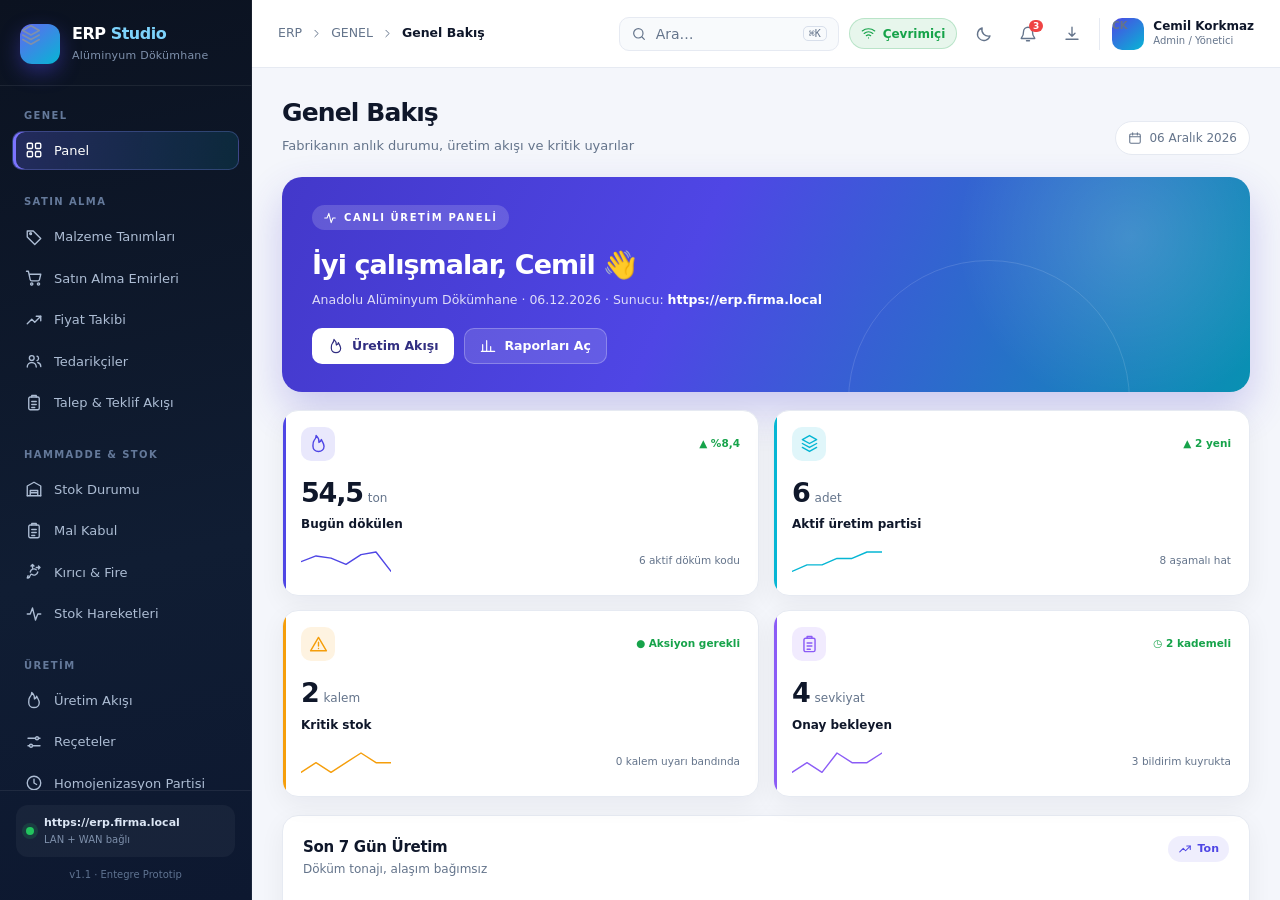
==== commit 403b0ac2: "Genel ERP karşılaştırması: ticari ve finansal katman, tek kayıt çok etki - docs/11: genel ERP metnin" ====
--- a/app/index.html
+++ b/app/index.html
@@ -4,7 +4,7 @@
   <meta charset="utf-8">
   <meta name="viewport" content="width=device-width, initial-scale=1, viewport-fit=cover">
   <meta name="theme-color" content="#0b1220">
-  <meta name="description" content="Alüminyum dökümhane ERP sistemi — satın alma, stok, üretim, sevkiyat ve raporlama prototipi">
+  <meta name="description" content="Alüminyum dökümhane ERP sistemi — satın alma, stok, üretim, satış, muhasebe, maliyet, sevkiyat ve raporlama prototipi">
   <title>ERP Studio · Alüminyum Dökümhane</title>
   <link rel="manifest" href="./manifest.webmanifest">
   <link rel="icon" type="image/svg+xml" href="./assets/icon.svg">
--- a/app/css/style.css
+++ b/app/css/style.css
@@ -596,3 +596,35 @@
   .nav-item { padding: 12px; } /* parmak için büyük hedef */
   .icon-btn { width: 40px; height: 40px; }
 }
+
+/* ---- Saha görüşmesi ekranları (docs/06–10) ---- */
+.calc-row { display: flex; flex-direction: column; gap: 3px; }
+.calc-row span { font-size: 10.5px; color: var(--muted); }
+.calc-row strong { font-size: 17px; letter-spacing: -.02em; }
+.calc-row small { font-size: 10px; color: var(--subtle); line-height: 1.45; }
+.calc-row.big { grid-column: 1 / -1; background: linear-gradient(110deg, rgba(79,70,229,.17), rgba(6,182,212,.13)); border-color: rgba(79,70,229,.32); }
+.calc-row.big strong { font-size: 25px; color: var(--primary); }
+[data-theme="dark"] .calc-row.big strong { color: #a5b4fc; }
+.card-head .card-head { padding: 0; border: 0; background: none; }
+.eng-code { font-family: ui-monospace, Consolas, monospace; font-size: 11px; color: var(--primary); background: var(--surface-3); padding: 2px 6px; border-radius: 5px; }
+.data-card .micro { font-size: 10.5px; }
+.timeline .tl-row > div > div.micro { margin: 2px 0; }
+@media (max-width: 900px) {
+  .calc-row.big { grid-column: auto; }
+}
+
+/* ------------------------------------------------------------------
+   v1.1 — Ticari & finansal ekranlar (docs/11)
+   Mizan, cari, maliyet ve entegrasyon matrisi için küçük yardımcılar.
+   ------------------------------------------------------------------ */
+td.num, .money-num { font-variant-numeric: tabular-nums; }
+.chip-row { display: flex; flex-wrap: wrap; gap: 6px; margin: 10px 0; }
+.chip-row .order-chip { font-size: 11px; padding: 4px 10px; color: var(--text); }
+.ledger-ok { color: var(--ok); font-weight: 650; }
+.ledger-bad { color: var(--danger); font-weight: 650; }
+.data tfoot td { background: var(--surface-2); border-top: 1px solid var(--border-strong); }
+.data tbody td .order-chip { margin-right: 3px; }
+@media (max-width: 720px) {
+  .data tfoot td { font-size: 11px; }
+  .chip-row { gap: 4px; }
+}
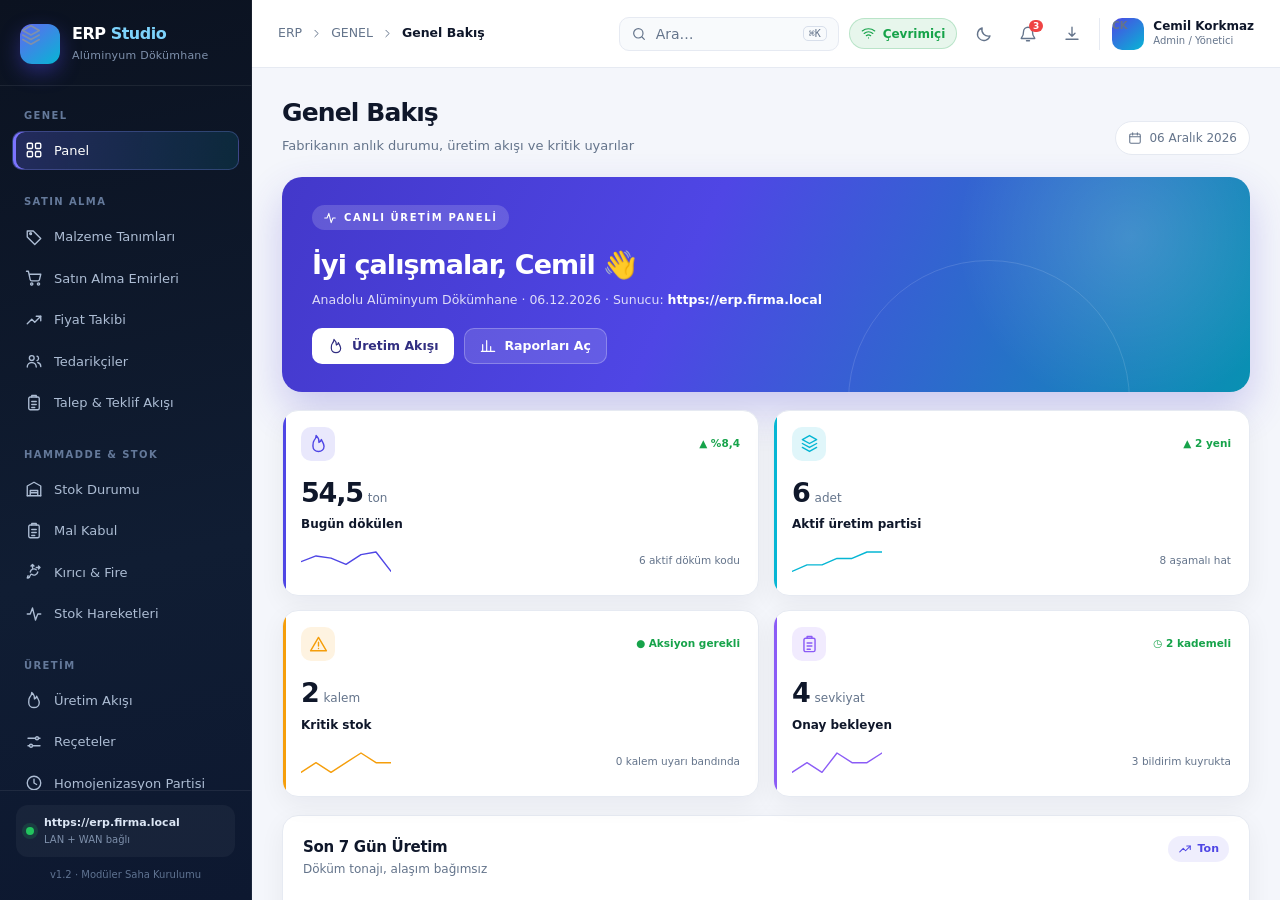
==== commit bde7dac2: "Sürüm 1.2: modüler saha kurulumu, profil paketi ve makine yaşam döngüsü - Tek makine kaynağı: furnac" ====
--- a/app/index.html
+++ b/app/index.html
@@ -4,7 +4,7 @@
   <meta charset="utf-8">
   <meta name="viewport" content="width=device-width, initial-scale=1, viewport-fit=cover">
   <meta name="theme-color" content="#0b1220">
-  <meta name="description" content="Alüminyum dökümhane ERP sistemi — satın alma, stok, üretim, satış, muhasebe, maliyet, sevkiyat ve raporlama prototipi">
+  <meta name="description" content="Alüminyum dökümhane ERP sistemi — satın alma, stok, üretim, satış, muhasebe, maliyet, sevkiyat, raporlama ve modüler saha kurulumu prototipi">
   <title>ERP Studio · Alüminyum Dökümhane</title>
   <link rel="manifest" href="./manifest.webmanifest">
   <link rel="icon" type="image/svg+xml" href="./assets/icon.svg">
--- a/app/css/style.css
+++ b/app/css/style.css
@@ -628,3 +628,29 @@
   .data tfoot td { font-size: 11px; }
   .chip-row { gap: 4px; }
 }
+
+/* ------------------------------------------------------------------
+   v1.2 — Modüler saha kurulumu (docs/12)
+   Sihirbaz adımları, modül kaydı ve bağımlılık raporu yardımcıları.
+   ------------------------------------------------------------------ */
+.wizard-steps { display: grid; grid-template-columns: repeat(5, minmax(0, 1fr)); gap: 8px; }
+.wizard-step { display: flex; align-items: flex-start; gap: 9px; text-align: left; padding: 11px 10px; border: 1px solid var(--border); border-radius: 10px; background: var(--surface-2); color: var(--text); cursor: pointer; transition: border-color .15s, background .15s; }
+.wizard-step:hover { border-color: var(--primary); }
+.wizard-step.current { border-color: var(--primary); background: linear-gradient(120deg, rgba(79,70,229,.14), rgba(6,182,212,.09)); }
+.wizard-step.done { border-color: rgba(16,185,129,.5); }
+.wizard-num { display: inline-flex; align-items: center; justify-content: center; flex: 0 0 22px; height: 22px; border-radius: 50%; background: var(--surface-3); font-size: 11px; font-weight: 700; color: var(--muted); }
+.wizard-step.current .wizard-num { background: var(--primary); color: #fff; }
+.wizard-step.done .wizard-num { background: var(--ok); color: #fff; }
+.wizard-step strong { display: block; font-size: 11.5px; font-weight: 650; line-height: 1.3; }
+.wizard-step small { display: block; margin-top: 3px; font-size: 10px; color: var(--muted); line-height: 1.35; }
+.check-row span { display: flex; flex-direction: column; gap: 2px; }
+.check-row span small { font-size: 10px; color: var(--muted); line-height: 1.4; }
+.check-row.compact { padding: 4px 7px; margin: 0; border: 0; font-size: 11px; }
+.check-row input:disabled { opacity: .55; cursor: not-allowed; }
+.form-grid .check-row { margin-bottom: 0; }
+@media (max-width: 900px) {
+  .wizard-steps { grid-template-columns: repeat(2, minmax(0, 1fr)); }
+}
+@media (max-width: 560px) {
+  .wizard-steps { grid-template-columns: 1fr; }
+}
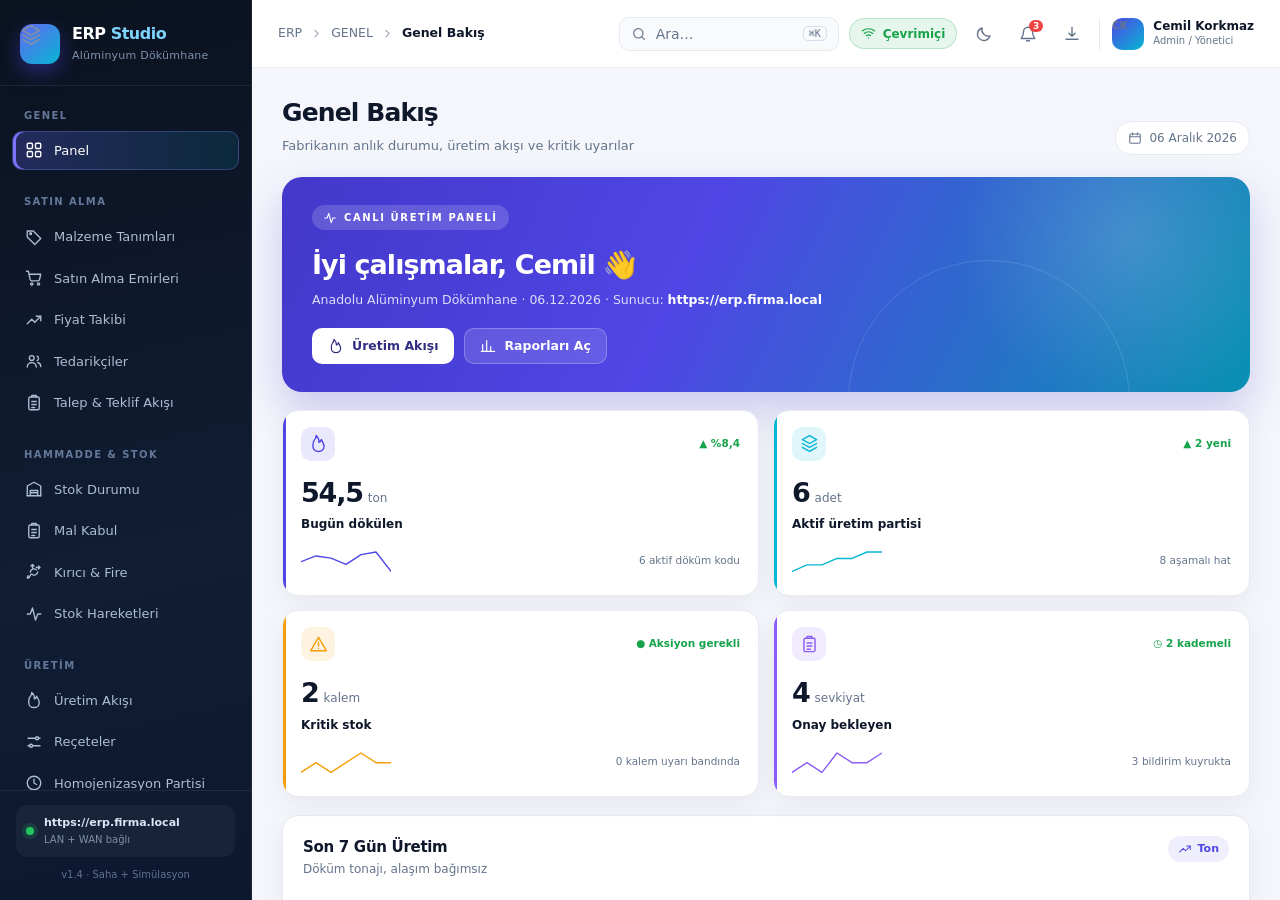
==== commit 856ed541: "Sürüm 1.4: simülasyon köprüsü — ERP Studio kullanıcı fırın simülasyonuna bağlandı (canlı ekran + imz" ====
--- a/app/index.html
+++ b/app/index.html
@@ -4,7 +4,7 @@
   <meta charset="utf-8">
   <meta name="viewport" content="width=device-width, initial-scale=1, viewport-fit=cover">
   <meta name="theme-color" content="#0b1220">
-  <meta name="description" content="Alüminyum dökümhane ERP sistemi — satın alma, stok, üretim, satış, muhasebe, maliyet, sevkiyat, raporlama ve modüler saha kurulumu prototipi">
+  <meta name="description" content="Alüminyum dökümhane ERP sistemi — satın alma, stok, üretim, satış, muhasebe, maliyet, sevkiyat, raporlama ve modüler saha kurulumu ve simülasyon köprüsü prototipi">
   <title>ERP Studio · Alüminyum Dökümhane</title>
   <link rel="manifest" href="./manifest.webmanifest">
   <link rel="icon" type="image/svg+xml" href="./assets/icon.svg">
--- a/app/css/style.css
+++ b/app/css/style.css
@@ -654,3 +654,50 @@
 @media (max-width: 560px) {
   .wizard-steps { grid-template-columns: 1fr; }
 }
+
+/* ---------------- Simülasyon Bağlantısı (docs/14) ---------------- */
+.sim-conn { display: flex; align-items: center; gap: 13px; font-size: 12.5px; }
+.sim-conn > div:nth-child(2) { display: flex; flex-direction: column; gap: 2px; min-width: 0; }
+.sim-conn strong { font-size: 13.5px; color: var(--text); }
+.sim-conn span { color: var(--muted); font-size: 11.5px; }
+.sim-conn small { color: var(--subtle); font-size: 10.5px; line-height: 1.45; }
+.sim-conn code { background: var(--surface-3); padding: 1px 5px; border-radius: 5px; font-size: 10.5px; }
+.sim-conn-side { margin-left: auto; display: flex; gap: 6px; flex-wrap: wrap; }
+.sim-dot { flex: 0 0 11px; width: 11px; height: 11px; border-radius: 50%; background: var(--muted); }
+.sim-dot.ok { background: var(--ok); box-shadow: 0 0 0 4px rgba(22,163,74,.14); }
+.sim-dot.warn { background: var(--warn); box-shadow: 0 0 0 4px rgba(245,158,11,.16); }
+.sim-dot.danger { background: var(--danger); box-shadow: 0 0 0 4px rgba(239,68,68,.14); }
+.sim-furnace-grid { display: grid; grid-template-columns: repeat(auto-fill, minmax(235px, 1fr)); gap: 14px; }
+.sim-furnace { display: flex; flex-direction: column; gap: 9px; text-align: left; padding: 14px; border: 1px solid var(--border); border-radius: 14px; background: var(--surface-2); cursor: pointer; transition: border-color .16s ease, transform .16s ease, box-shadow .16s ease; }
+.sim-furnace:hover { border-color: var(--primary); transform: translateY(-1px); }
+.sim-furnace.active { border-color: var(--primary); box-shadow: 0 8px 22px rgba(79,70,229,.14); }
+.sim-furnace.alarm { border-color: rgba(239,68,68,.45); background: rgba(239,68,68,.045); }
+.sim-furnace-top { display: flex; align-items: center; justify-content: space-between; gap: 8px; }
+.sim-furnace-top strong { font-size: 12.5px; line-height: 1.3; }
+.sim-temp { font-size: 32px; font-weight: 750; letter-spacing: -.045em; line-height: 1.05; }
+.sim-temp small { font-size: 13px; font-weight: 600; color: var(--muted); margin-left: 3px; letter-spacing: 0; }
+.sim-pct { float: right; margin-top: 13px; font-size: 10.5px; font-weight: 650; color: var(--muted); }
+.sim-meta { display: flex; align-items: center; justify-content: space-between; gap: 8px; font-size: 10.5px; color: var(--muted); }
+.sim-alarm { display: flex; align-items: flex-start; gap: 6px; padding: 6px 8px; border-radius: 8px; font-size: 10.5px; line-height: 1.4; color: var(--danger); background: rgba(239,68,68,.09); }
+.sim-metrics { display: grid; grid-template-columns: repeat(4, 1fr); gap: 9px; margin-bottom: 12px; }
+.sim-metrics > div { padding: 9px 11px; border: 1px solid var(--border); border-radius: 10px; background: var(--surface-2); }
+.sim-metrics span { display: block; font-size: 10px; color: var(--muted); }
+.sim-metrics strong { display: block; font-size: 17px; letter-spacing: -.03em; margin-top: 2px; }
+.sim-last { display: flex; flex-direction: column; gap: 1px; margin-bottom: 10px; font-size: 11.5px; }
+.sim-last span { color: var(--muted); font-size: 10.5px; }
+.sim-steps { display: grid; grid-template-columns: repeat(3, 1fr); gap: 12px; margin-bottom: 8px; }
+.sim-steps > div { display: flex; flex-direction: column; gap: 6px; padding: 12px; border: 1px solid var(--border); border-radius: 12px; background: var(--surface-2); }
+.sim-steps strong { font-size: 11.5px; }
+.sim-steps code { font-size: 11px; padding: 4px 7px; border-radius: 6px; background: var(--surface-3); word-break: break-all; }
+.sim-steps span { font-size: 10.5px; line-height: 1.45; color: var(--muted); }
+.sim-detail-head { display: flex; align-items: baseline; justify-content: space-between; gap: 10px; margin-bottom: 8px; font-size: 12px; }
+.sim-detail-head span { color: var(--muted); font-size: 11px; }
+@media (max-width: 900px) {
+  .sim-steps { grid-template-columns: 1fr; }
+}
+@media (max-width: 620px) {
+  .sim-furnace-grid { grid-template-columns: 1fr; }
+  .sim-metrics { grid-template-columns: repeat(2, 1fr); }
+  .sim-conn { flex-wrap: wrap; }
+  .sim-conn-side { margin-left: 0; }
+}
